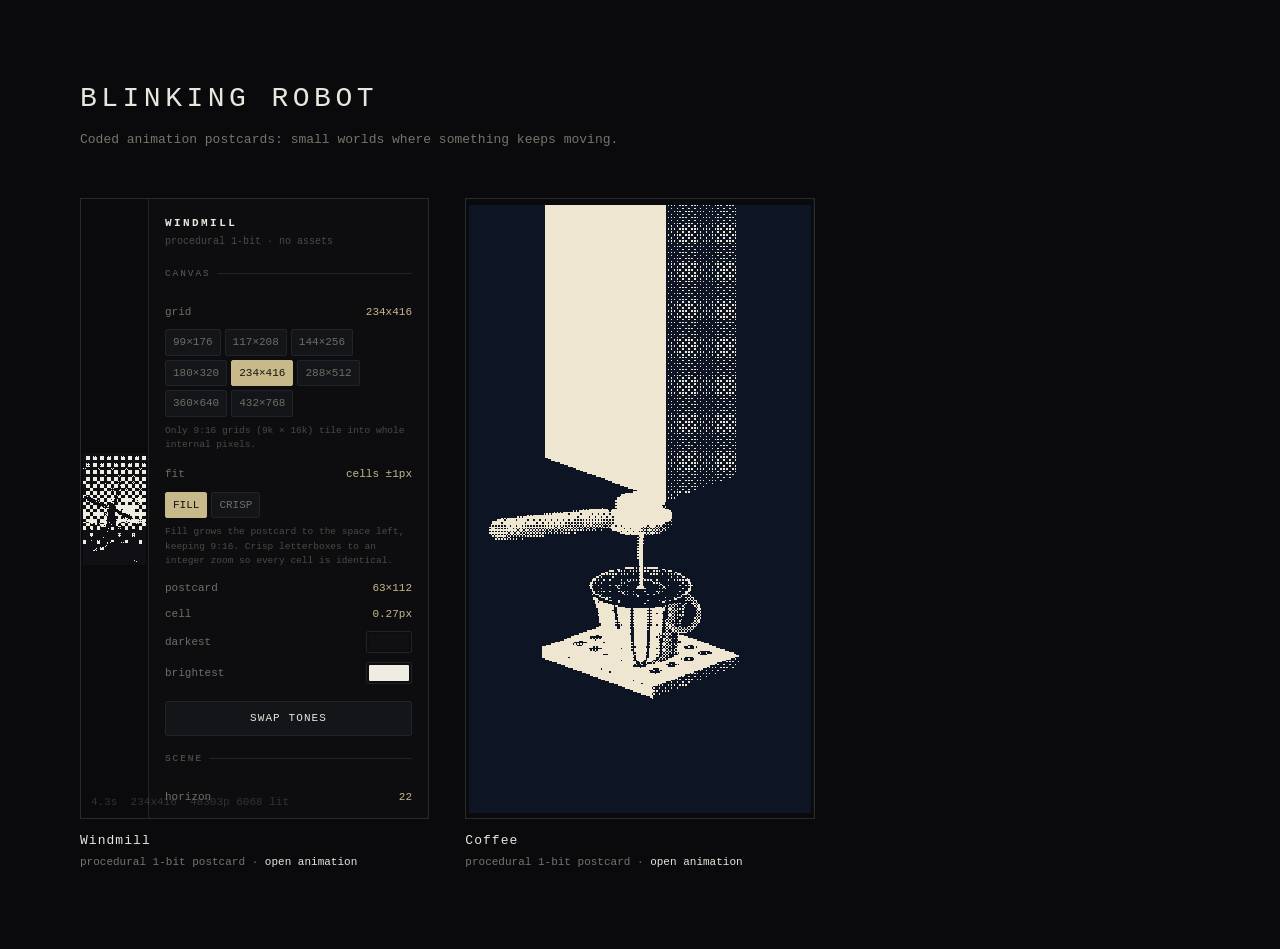
==== gallery/index.html @ 26a3626f "Add coffee postcard and establish portrait frame guidance" ====
<!doctype html>
<html lang="en">
<head>
  <meta charset="utf-8">
  <meta name="viewport" content="width=device-width, initial-scale=1">
  <title>Blinking Robot — postcards</title>
  <style>
    :root { color-scheme:dark; --bg:#0a0a0c; --ink:#e8e6df; --dim:#77746c; --line:#292a30; --accent:#c8b98a; }
    * { box-sizing:border-box; }
    body { margin:0; min-height:100vh; background:var(--bg); color:var(--dim); font:13px/1.6 ui-monospace,SFMono-Regular,Menlo,monospace; padding:clamp(24px,6vw,80px); }
    main { max-width:1120px; margin:auto; }
    h1 { color:var(--ink); font-size:clamp(18px,3vw,28px); letter-spacing:.16em; font-weight:500; margin:0; }
    .intro { max-width:620px; margin:8px 0 48px; }
    .grid { display:grid; grid-template-columns:repeat(auto-fit,minmax(min(100%,280px),1fr)); gap:clamp(20px,3vw,36px); }
    .card { min-width:0; }
    .preview { aspect-ratio:9 / 16; background:#111116; border:1px solid var(--line); overflow:hidden; }
    iframe { width:100%; height:100%; display:block; border:0; pointer-events:none; }
    .card h2 { margin:12px 0 2px; font-size:13px; font-weight:500; letter-spacing:.08em; }
    .card a { color:var(--ink); text-decoration:none; }
    .card a:hover { color:var(--accent); }
    .card p { margin:0; font-size:11px; color:var(--dim); }
    @media (min-width:980px) { .grid { grid-template-columns:repeat(3,minmax(0,1fr)); } }
  </style>
</head>
<body>
  <main>
    <h1>BLINKING ROBOT</h1>
    <p class="intro">Coded animation postcards: small worlds where something keeps moving.</p>
    <section class="grid" id="gallery" aria-label="Postcards"></section>
  </main>
  <script>
    const POSTCARDS = [
      { title:'Windmill', description:'procedural 1-bit postcard', src:'postcards/windmill/index.html' },
      { title:'Coffee', description:'procedural 1-bit postcard', src:'postcards/coffee/index.html' }
    ];
    const gallery = document.getElementById('gallery');
    for (const postcard of POSTCARDS) {
      const card = document.createElement('article');
      card.className = 'card';
      card.innerHTML = `<div class="preview"><iframe title="${postcard.title} preview" src="${postcard.src}" loading="lazy" tabindex="-1"></iframe></div><h2><a href="${postcard.src}">${postcard.title}</a></h2><p>${postcard.description} · <a href="${postcard.src}">open animation</a></p>`;
      gallery.appendChild(card);
    }
    const observer = new IntersectionObserver(entries => {
      for (const entry of entries) {
        const frame = entry.target.querySelector('iframe');
        frame.contentWindow?.postMessage({ type:'blinking-robot:preview-pause', paused:!entry.isIntersecting }, '*');
      }
    }, { rootMargin:'50% 0px' });
    document.querySelectorAll('.card').forEach(card => observer.observe(card));
  </script>
</body>
</html>
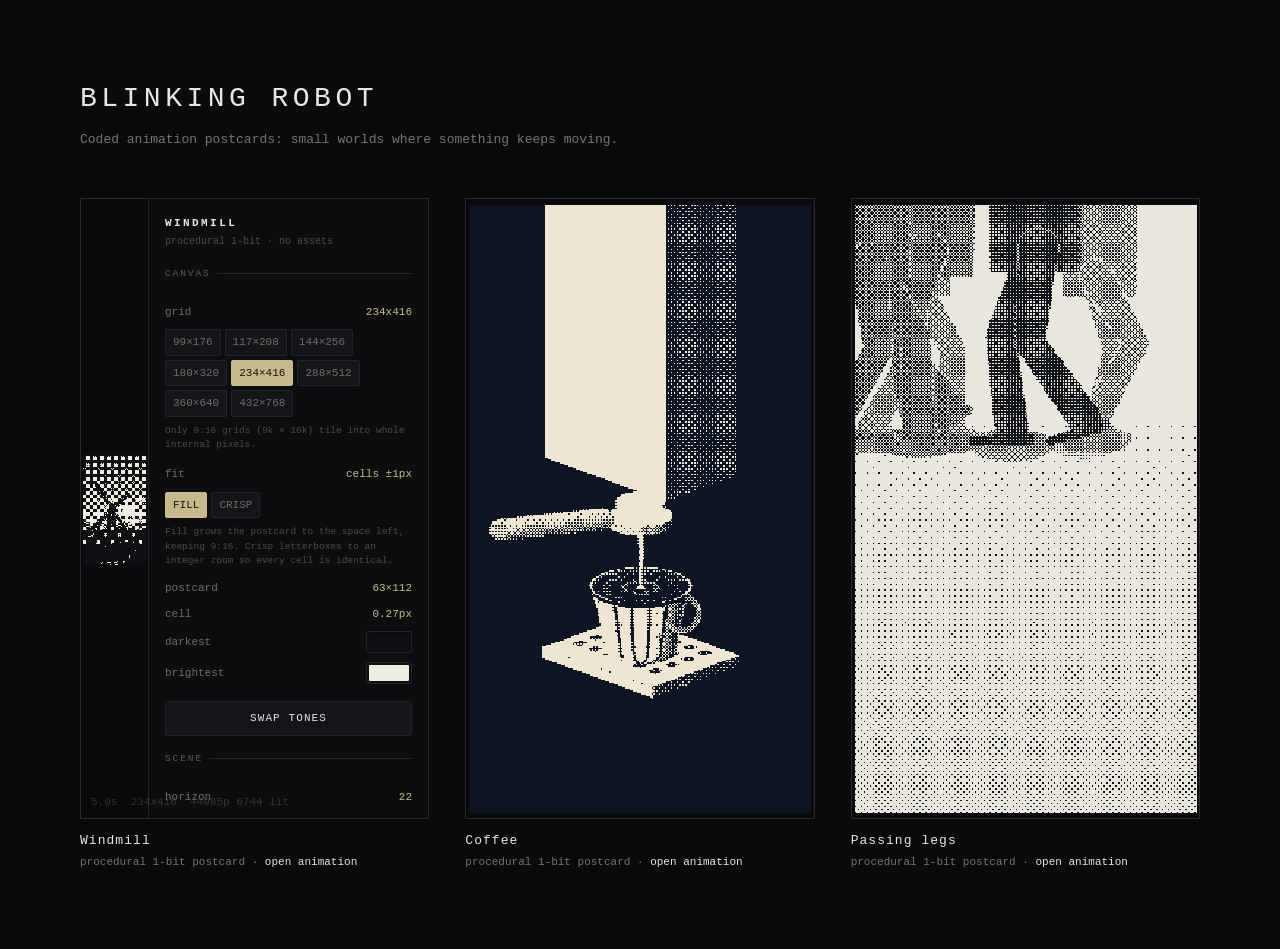
==== commit 1019c51e: "Add passing legs postcard to gallery" ====
--- a/gallery/index.html
+++ b/gallery/index.html
@@ -31,7 +31,8 @@
   <script>
     const POSTCARDS = [
       { title:'Windmill', description:'procedural 1-bit postcard', src:'postcards/windmill/index.html' },
-      { title:'Coffee', description:'procedural 1-bit postcard', src:'postcards/coffee/index.html' }
+      { title:'Coffee', description:'procedural 1-bit postcard', src:'postcards/coffee/index.html' },
+      { title:'Passing legs', description:'procedural 1-bit postcard', src:'postcards/passing-legs/index.html' }
     ];
     const gallery = document.getElementById('gallery');
     for (const postcard of POSTCARDS) {
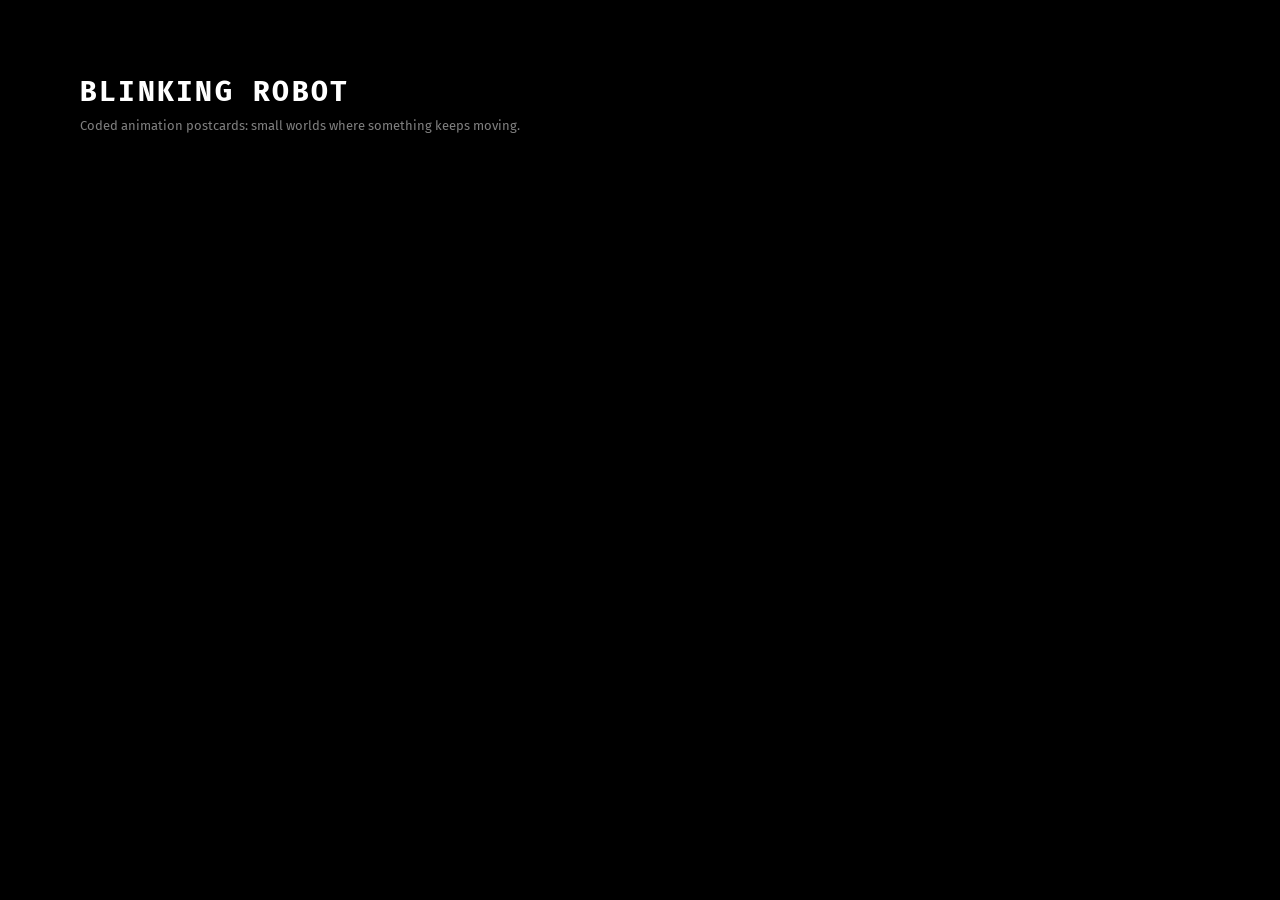
==== commit 2a9b18da: "Add published postcard metadata and hover gallery writing" ====
--- a/gallery/index.html
+++ b/gallery/index.html
@@ -4,17 +4,22 @@
   <meta charset="utf-8">
   <meta name="viewport" content="width=device-width, initial-scale=1">
   <title>Blinking Robot — postcards</title>
+  <link rel="stylesheet" href="shared/controls-theme.css">
   <style>
-    :root { color-scheme:dark; --bg:#0a0a0c; --ink:#e8e6df; --dim:#77746c; --line:#292a30; --accent:#c8b98a; }
+    :root { color-scheme:dark; --bg:var(--pc-black); --ink:var(--pc-white); --dim:var(--pc-white-50); --line:var(--pc-white-15); --accent:var(--pc-accent); }
     * { box-sizing:border-box; }
-    body { margin:0; min-height:100vh; background:var(--bg); color:var(--dim); font:13px/1.6 ui-monospace,SFMono-Regular,Menlo,monospace; padding:clamp(24px,6vw,80px); }
+    body { margin:0; min-height:100vh; background:var(--bg); color:var(--dim); font:13px/1.6 var(--pc-font-sans); padding:clamp(24px,6vw,80px); }
     main { max-width:1120px; margin:auto; }
-    h1 { color:var(--ink); font-size:clamp(18px,3vw,28px); letter-spacing:.16em; font-weight:500; margin:0; }
+    h1 { color:var(--ink); font:700 clamp(18px,3vw,28px)/1.1 var(--pc-font-mono); letter-spacing:.08em; margin:0; }
     .intro { max-width:620px; margin:8px 0 48px; }
     .grid { display:grid; grid-template-columns:repeat(auto-fit,minmax(min(100%,280px),1fr)); gap:clamp(20px,3vw,36px); }
     .card { min-width:0; }
-    .preview { aspect-ratio:9 / 16; background:#111116; border:1px solid var(--line); overflow:hidden; }
+    .preview { position:relative; display:block; aspect-ratio:9 / 16; background:#111116; border:1px solid var(--line); overflow:hidden; }
     iframe { width:100%; height:100%; display:block; border:0; pointer-events:none; }
+    .gallery-overlay { position:absolute; inset:0; z-index:1; display:flex; align-items:flex-end; padding:clamp(16px,7%,28px); background:var(--pc-white); color:var(--pc-black); opacity:0; text-decoration:none; transition:opacity .12s linear; }
+    .preview:hover .gallery-overlay, .preview:focus-within .gallery-overlay { opacity:1; }
+    .gallery-copy { width:100%; font:400 clamp(14px,1.7vw,19px)/1.35 var(--pc-font-mono); letter-spacing:-.04em; background:conic-gradient(#000 25%,#242424 0 50%,#000 0 75%,#242424 0) 0 0/2px 2px; color:transparent; -webkit-background-clip:text; background-clip:text; }
+    .gallery-copy p { margin:0 0 .8em; }.gallery-copy p:last-child { margin-bottom:0; }.gallery-copy strong { font-weight:700; }.gallery-copy em { font-style:italic; }
     .card h2 { margin:12px 0 2px; font-size:13px; font-weight:500; letter-spacing:.08em; }
     .card a { color:var(--ink); text-decoration:none; }
     .card a:hover { color:var(--accent); }
@@ -30,15 +35,49 @@
   </main>
   <script>
     const POSTCARDS = [
-      { title:'Windmill', description:'procedural 1-bit postcard', src:'postcards/windmill/index.html' },
-      { title:'Coffee', description:'procedural 1-bit postcard', src:'postcards/coffee/index.html' },
-      { title:'Passing legs', description:'procedural 1-bit postcard', src:'postcards/passing-legs/index.html' }
+      { title:'Windmill', description:'procedural 1-bit postcard', src:'postcards/windmill/index.html', metadata:'postcards/windmill/values.json', select: values => values.postcard },
+      { title:'Coffee', description:'procedural 1-bit postcard', src:'postcards/coffee/index.html', metadata:'postcards/coffee/gallery.json' },
+      { title:'Passing legs', description:'procedural 1-bit postcard', src:'postcards/passing-legs/index.html', metadata:'postcards/passing-legs/gallery.json' }
     ];
     const gallery = document.getElementById('gallery');
-    for (const postcard of POSTCARDS) {
+    const safeGalleryText = value => {
+      const template = document.createElement('template');
+      template.innerHTML = String(value || '');
+      const escape = text => text.replaceAll('&', '&amp;').replaceAll('<', '&lt;').replaceAll('>', '&gt;');
+      const children = node => [...node.childNodes].map(clean).join('');
+      const clean = node => {
+        if (node.nodeType === Node.TEXT_NODE) return escape(node.textContent);
+        if (node.nodeType !== Node.ELEMENT_NODE) return '';
+        const tag = node.tagName.toLowerCase(), content = children(node);
+        if (tag === 'br') return '<br>';
+        if (tag === 'strong' || tag === 'b') return `<strong>${content}</strong>`;
+        if (tag === 'em' || tag === 'i') return `<em>${content}</em>`;
+        if (tag === 'p' || tag === 'div') return `<p>${content}</p>`;
+        return content;
+      };
+      return children(template.content);
+    };
+    const records = await Promise.all(POSTCARDS.map(async postcard => {
+      try {
+        const values = await fetch(postcard.metadata, { cache:'no-store' }).then(response => {
+          if (!response.ok) throw new Error('metadata unavailable');
+          return response.json();
+        });
+        return { postcard, metadata: postcard.select ? postcard.select(values) : values };
+      } catch (_) { return { postcard, metadata: { published:false } }; }
+    }));
+    for (const { postcard, metadata } of records) {
+      if (!metadata?.published) continue;
       const card = document.createElement('article');
       card.className = 'card';
-      card.innerHTML = `<div class="preview"><iframe title="${postcard.title} preview" src="${postcard.src}" loading="lazy" tabindex="-1"></iframe></div><h2><a href="${postcard.src}">${postcard.title}</a></h2><p>${postcard.description} · <a href="${postcard.src}">open animation</a></p>`;
+      const preview = document.createElement('div'); preview.className = 'preview';
+      const frame = document.createElement('iframe'); frame.title = `${postcard.title} preview`; frame.src = postcard.src; frame.loading = 'lazy'; frame.tabIndex = -1;
+      const overlay = document.createElement('a'); overlay.className = 'gallery-overlay'; overlay.href = postcard.src; overlay.setAttribute('aria-label', `Open ${postcard.title}`);
+      const copy = document.createElement('div'); copy.className = 'gallery-copy'; copy.innerHTML = safeGalleryText(metadata.galleryText);
+      overlay.append(copy); preview.append(frame, overlay);
+      const heading = document.createElement('h2'), title = document.createElement('a'); title.href = postcard.src; title.textContent = postcard.title; heading.append(title);
+      const description = document.createElement('p'); description.append(document.createTextNode(`${postcard.description} · `)); const open = document.createElement('a'); open.href = postcard.src; open.textContent = 'open animation'; description.append(open);
+      card.append(preview, heading, description);
       gallery.appendChild(card);
     }
     const observer = new IntersectionObserver(entries => {
--- a/gallery/shared/controls-theme.css
+++ b/gallery/shared/controls-theme.css
@@ -0,0 +1,6 @@
+@font-face{font-family:"Fira Mono";font-style:normal;font-weight:400;font-display:swap;src:url("./fonts/fira-mono-regular.ttf") format("truetype")}@font-face{font-family:"Fira Mono";font-style:normal;font-weight:500;font-display:swap;src:url("./fonts/fira-mono-medium.ttf") format("truetype")}@font-face{font-family:"Fira Mono";font-style:normal;font-weight:700;font-display:swap;src:url("./fonts/fira-mono-bold.ttf") format("truetype")}@font-face{font-family:"Fira Sans";font-style:normal;font-weight:400;font-display:swap;src:url("./fonts/fira-sans-regular.ttf") format("truetype")}@font-face{font-family:"Fira Sans";font-style:normal;font-weight:500;font-display:swap;src:url("./fonts/fira-sans-medium.ttf") format("truetype")}
+
+:root{--pc-black:#000;--pc-white:#fff;--pc-white-80:rgba(255,255,255,.8);--pc-white-50:rgba(255,255,255,.5);--pc-white-15:rgba(255,255,255,.15);--pc-white-08:rgba(255,255,255,.08);--pc-accent:#c5e714;--pc-border:1px;--pc-scrollbar:8px;--pc-space-1:4px;--pc-space-2:8px;--pc-space-3:12px;--pc-space-4:16px;--pc-font-sans:"Fira Sans",Arial,sans-serif;--pc-font-mono:"Fira Mono","SFMono-Regular",monospace;--pc-panel-width:300px}
+
+html,body{margin:0;width:100%;height:100%;background:var(--pc-black);color:var(--pc-white);font:12px/1.35 var(--pc-font-sans)}
+.postcard-load{position:fixed;inset:0;z-index:20;display:flex;align-items:center;justify-content:center;background:var(--pc-black);color:var(--pc-white-50);font:400 12px/1.2 var(--pc-font-mono);letter-spacing:.04em;text-transform:uppercase}
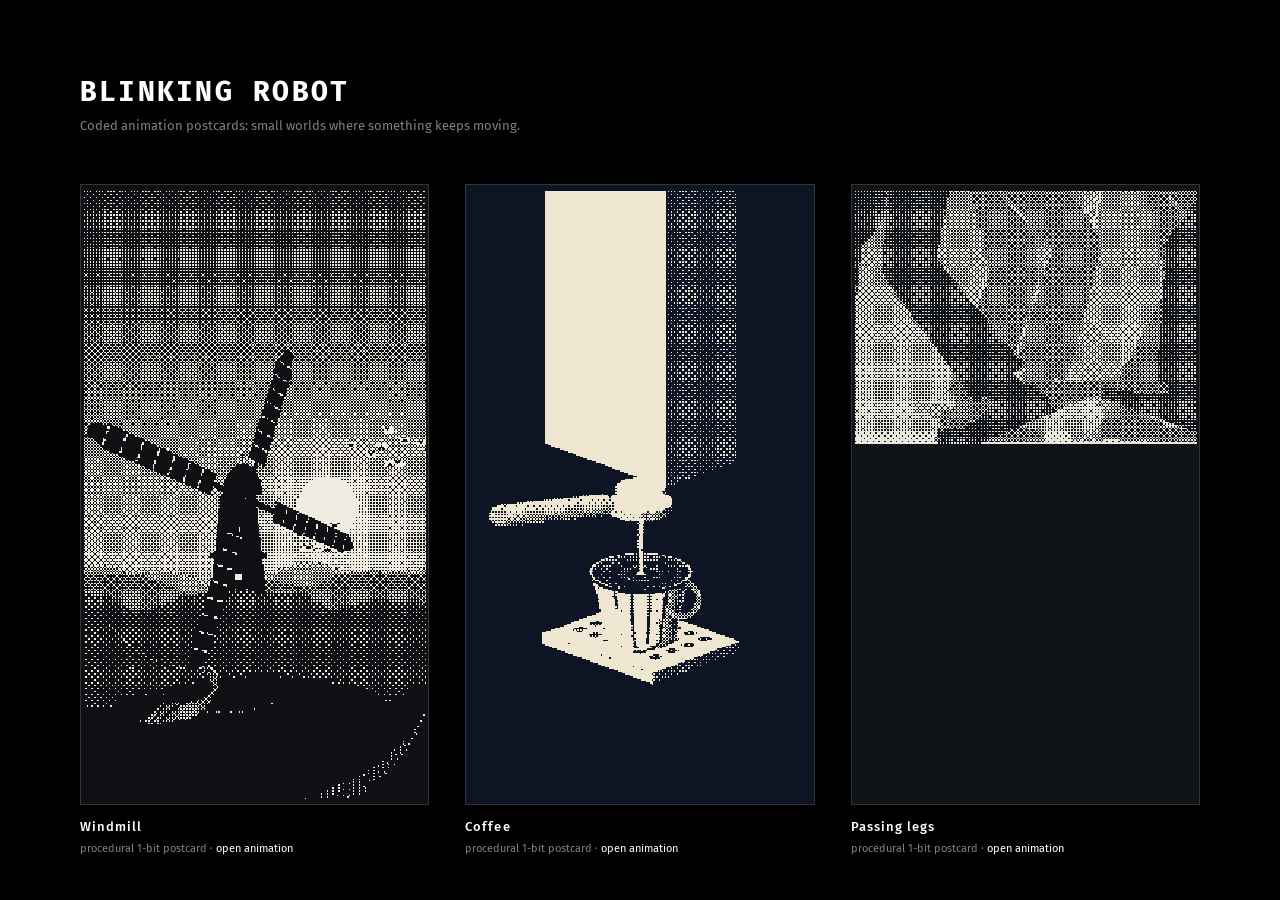
==== commit df3bf6d0: "Preserve gallery hover text formatting" ====
--- a/gallery/index.html
+++ b/gallery/index.html
@@ -18,7 +18,7 @@
     iframe { width:100%; height:100%; display:block; border:0; pointer-events:none; }
     .gallery-overlay { position:absolute; inset:0; z-index:1; display:flex; align-items:flex-end; padding:clamp(16px,7%,28px); background:var(--pc-white); color:var(--pc-black); opacity:0; text-decoration:none; transition:opacity .12s linear; }
     .preview:hover .gallery-overlay, .preview:focus-within .gallery-overlay { opacity:1; }
-    .gallery-copy { width:100%; font:400 clamp(14px,1.7vw,19px)/1.35 var(--pc-font-mono); letter-spacing:-.04em; background:conic-gradient(#000 25%,#242424 0 50%,#000 0 75%,#242424 0) 0 0/2px 2px; color:transparent; -webkit-background-clip:text; background-clip:text; }
+    .gallery-copy { width:100%; font:400 clamp(14px,1.7vw,19px)/1.35 var(--pc-font-mono); letter-spacing:-.04em; white-space:pre-wrap; tab-size:2; background:conic-gradient(#000 25%,#242424 0 50%,#000 0 75%,#242424 0) 0 0/2px 2px; color:transparent; -webkit-background-clip:text; background-clip:text; }
     .gallery-copy p { margin:0 0 .8em; }.gallery-copy p:last-child { margin-bottom:0; }.gallery-copy strong { font-weight:700; }.gallery-copy em { font-style:italic; }
     .card h2 { margin:12px 0 2px; font-size:13px; font-weight:500; letter-spacing:.08em; }
     .card a { color:var(--ink); text-decoration:none; }
@@ -33,7 +33,7 @@
     <p class="intro">Coded animation postcards: small worlds where something keeps moving.</p>
     <section class="grid" id="gallery" aria-label="Postcards"></section>
   </main>
-  <script>
+  <script type="module">
     const POSTCARDS = [
       { title:'Windmill', description:'procedural 1-bit postcard', src:'postcards/windmill/index.html', metadata:'postcards/windmill/values.json', select: values => values.postcard },
       { title:'Coffee', description:'procedural 1-bit postcard', src:'postcards/coffee/index.html', metadata:'postcards/coffee/gallery.json' },
@@ -72,9 +72,13 @@
       card.className = 'card';
       const preview = document.createElement('div'); preview.className = 'preview';
       const frame = document.createElement('iframe'); frame.title = `${postcard.title} preview`; frame.src = postcard.src; frame.loading = 'lazy'; frame.tabIndex = -1;
-      const overlay = document.createElement('a'); overlay.className = 'gallery-overlay'; overlay.href = postcard.src; overlay.setAttribute('aria-label', `Open ${postcard.title}`);
-      const copy = document.createElement('div'); copy.className = 'gallery-copy'; copy.innerHTML = safeGalleryText(metadata.galleryText);
-      overlay.append(copy); preview.append(frame, overlay);
+      preview.append(frame);
+      const galleryText = safeGalleryText(metadata.galleryText).replace(/<[^>]+>/g, '').trim();
+      if (galleryText) {
+        const overlay = document.createElement('a'); overlay.className = 'gallery-overlay'; overlay.href = postcard.src; overlay.setAttribute('aria-label', `Open ${postcard.title}`);
+        const copy = document.createElement('div'); copy.className = 'gallery-copy'; copy.innerHTML = safeGalleryText(metadata.galleryText);
+        overlay.append(copy); preview.append(overlay);
+      }
       const heading = document.createElement('h2'), title = document.createElement('a'); title.href = postcard.src; title.textContent = postcard.title; heading.append(title);
       const description = document.createElement('p'); description.append(document.createTextNode(`${postcard.description} · `)); const open = document.createElement('a'); open.href = postcard.src; open.textContent = 'open animation'; description.append(open);
       card.append(preview, heading, description);
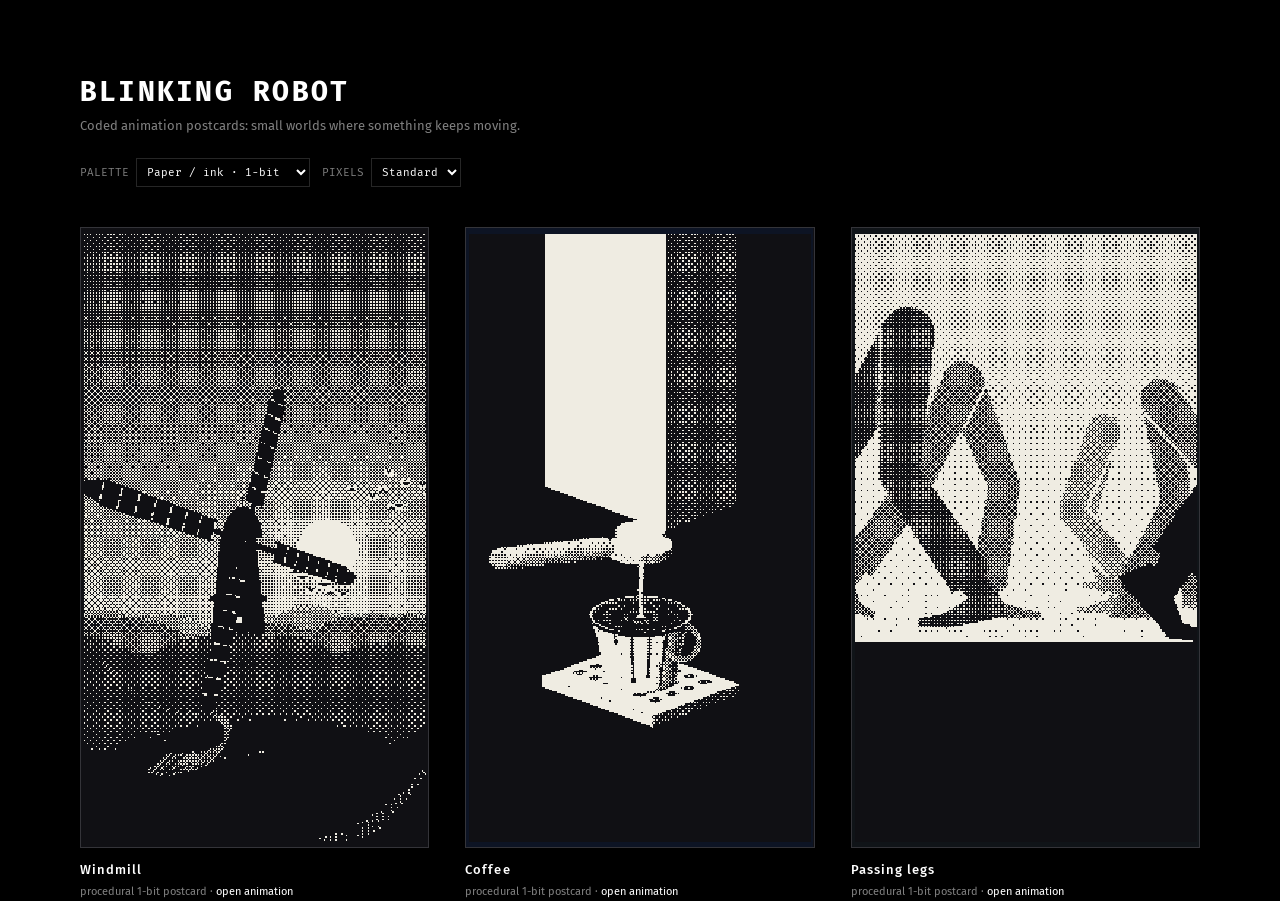
==== commit a7d8b20e: "Add shared rendering presets and palette modes" ====
--- a/gallery/index.html
+++ b/gallery/index.html
@@ -11,7 +11,9 @@
     body { margin:0; min-height:100vh; background:var(--bg); color:var(--dim); font:13px/1.6 var(--pc-font-sans); padding:clamp(24px,6vw,80px); }
     main { max-width:1120px; margin:auto; }
     h1 { color:var(--ink); font:700 clamp(18px,3vw,28px)/1.1 var(--pc-font-mono); letter-spacing:.08em; margin:0; }
-    .intro { max-width:620px; margin:8px 0 48px; }
+    .intro { max-width:620px; margin:8px 0 22px; }
+    .render-picker { display:flex; flex-wrap:wrap; gap:12px; align-items:center; margin:0 0 40px; color:var(--dim); font:11px var(--pc-font-mono); }
+    .render-picker label { display:flex; align-items:center; gap:7px; }.render-picker select { max-width:180px; color:var(--ink); border:1px solid var(--line); background:transparent; padding:6px; font:inherit; }.render-picker select:focus { outline:1px solid var(--accent); }
     .grid { display:grid; grid-template-columns:repeat(auto-fit,minmax(min(100%,280px),1fr)); gap:clamp(20px,3vw,36px); }
     .card { min-width:0; }
     .preview { position:relative; display:block; aspect-ratio:9 / 16; background:#111116; border:1px solid var(--line); overflow:hidden; }
@@ -31,15 +33,32 @@
   <main>
     <h1>BLINKING ROBOT</h1>
     <p class="intro">Coded animation postcards: small worlds where something keeps moving.</p>
+    <form class="render-picker" aria-label="Preview rendering settings">
+      <label>PALETTE <select id="palette-picker"></select></label>
+      <label>PIXELS <select id="pixel-picker"></select></label>
+    </form>
     <section class="grid" id="gallery" aria-label="Postcards"></section>
   </main>
   <script type="module">
+    import { loadRenderSettings, selectedSettings, paletteLabel } from './shared/render-settings.js';
     const POSTCARDS = [
       { title:'Windmill', description:'procedural 1-bit postcard', src:'postcards/windmill/index.html', metadata:'postcards/windmill/values.json', select: values => values.postcard },
       { title:'Coffee', description:'procedural 1-bit postcard', src:'postcards/coffee/index.html', metadata:'postcards/coffee/gallery.json' },
       { title:'Passing legs', description:'procedural 1-bit postcard', src:'postcards/passing-legs/index.html', metadata:'postcards/passing-legs/gallery.json' }
     ];
     const gallery = document.getElementById('gallery');
+    const settings = await loadRenderSettings();
+    const palettePicker = document.getElementById('palette-picker');
+    const pixelPicker = document.getElementById('pixel-picker');
+    const visitorPalettes = settings.palettes.filter(palette => palette.visitorExposed);
+    const visitorPixels = settings.pixelPresets.filter(preset => preset.visitorExposed);
+    const selection = { ...selectedSettings(settings).selection };
+    for (const palette of visitorPalettes) palettePicker.append(Object.assign(document.createElement('option'), { value:palette.id, textContent:paletteLabel(palette) }));
+    for (const preset of visitorPixels) pixelPicker.append(Object.assign(document.createElement('option'), { value:preset.id, textContent:preset.name }));
+    palettePicker.value = selection.palette; pixelPicker.value = selection.pixelPreset;
+    const sendSelection = frame => frame.contentWindow?.postMessage({ type:'blinking-robot:render-settings', selection }, '*');
+    palettePicker.addEventListener('change', () => { selection.palette=palettePicker.value; document.querySelectorAll('.preview iframe').forEach(sendSelection); });
+    pixelPicker.addEventListener('change', () => { selection.pixelPreset=pixelPicker.value; document.querySelectorAll('.preview iframe').forEach(sendSelection); });
     const safeGalleryText = value => {
       const template = document.createElement('template');
       template.innerHTML = String(value || '');
@@ -72,7 +91,7 @@
       card.className = 'card';
       const preview = document.createElement('div'); preview.className = 'preview';
       const frame = document.createElement('iframe'); frame.title = `${postcard.title} preview`; frame.src = postcard.src; frame.loading = 'lazy'; frame.tabIndex = -1;
-      preview.append(frame);
+      frame.addEventListener('load', () => sendSelection(frame)); preview.append(frame);
       const galleryText = safeGalleryText(metadata.galleryText).replace(/<[^>]+>/g, '').trim();
       if (galleryText) {
         const overlay = document.createElement('a'); overlay.className = 'gallery-overlay'; overlay.href = postcard.src; overlay.setAttribute('aria-label', `Open ${postcard.title}`);
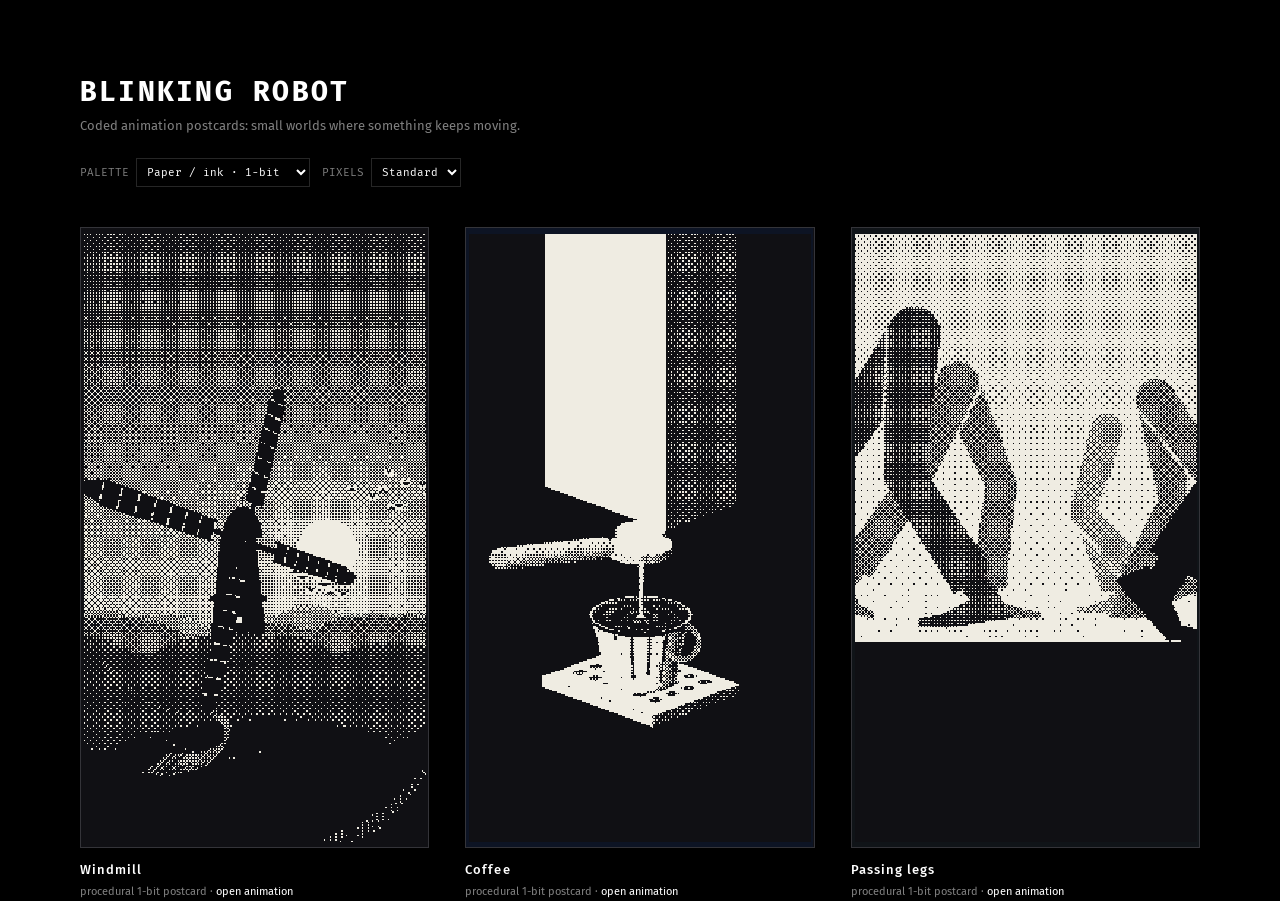
==== commit 88368107: "Repair global render authoring and palette modes" ====
--- a/gallery/index.html
+++ b/gallery/index.html
@@ -56,7 +56,12 @@
     for (const palette of visitorPalettes) palettePicker.append(Object.assign(document.createElement('option'), { value:palette.id, textContent:paletteLabel(palette) }));
     for (const preset of visitorPixels) pixelPicker.append(Object.assign(document.createElement('option'), { value:preset.id, textContent:preset.name }));
     palettePicker.value = selection.palette; pixelPicker.value = selection.pixelPreset;
-    const sendSelection = frame => frame.contentWindow?.postMessage({ type:'blinking-robot:render-settings', selection }, '*');
+    const sendSelection = frame => frame?.contentWindow?.postMessage({ type:'blinking-robot:render-settings', selection }, '*');
+    addEventListener('message', event => {
+      if (event.data?.type !== 'blinking-robot:render-ready') return;
+      const frame = [...document.querySelectorAll('.preview iframe')].find(item => item.contentWindow === event.source);
+      sendSelection(frame);
+    });
     palettePicker.addEventListener('change', () => { selection.palette=palettePicker.value; document.querySelectorAll('.preview iframe').forEach(sendSelection); });
     pixelPicker.addEventListener('change', () => { selection.pixelPreset=pixelPicker.value; document.querySelectorAll('.preview iframe').forEach(sendSelection); });
     const safeGalleryText = value => {
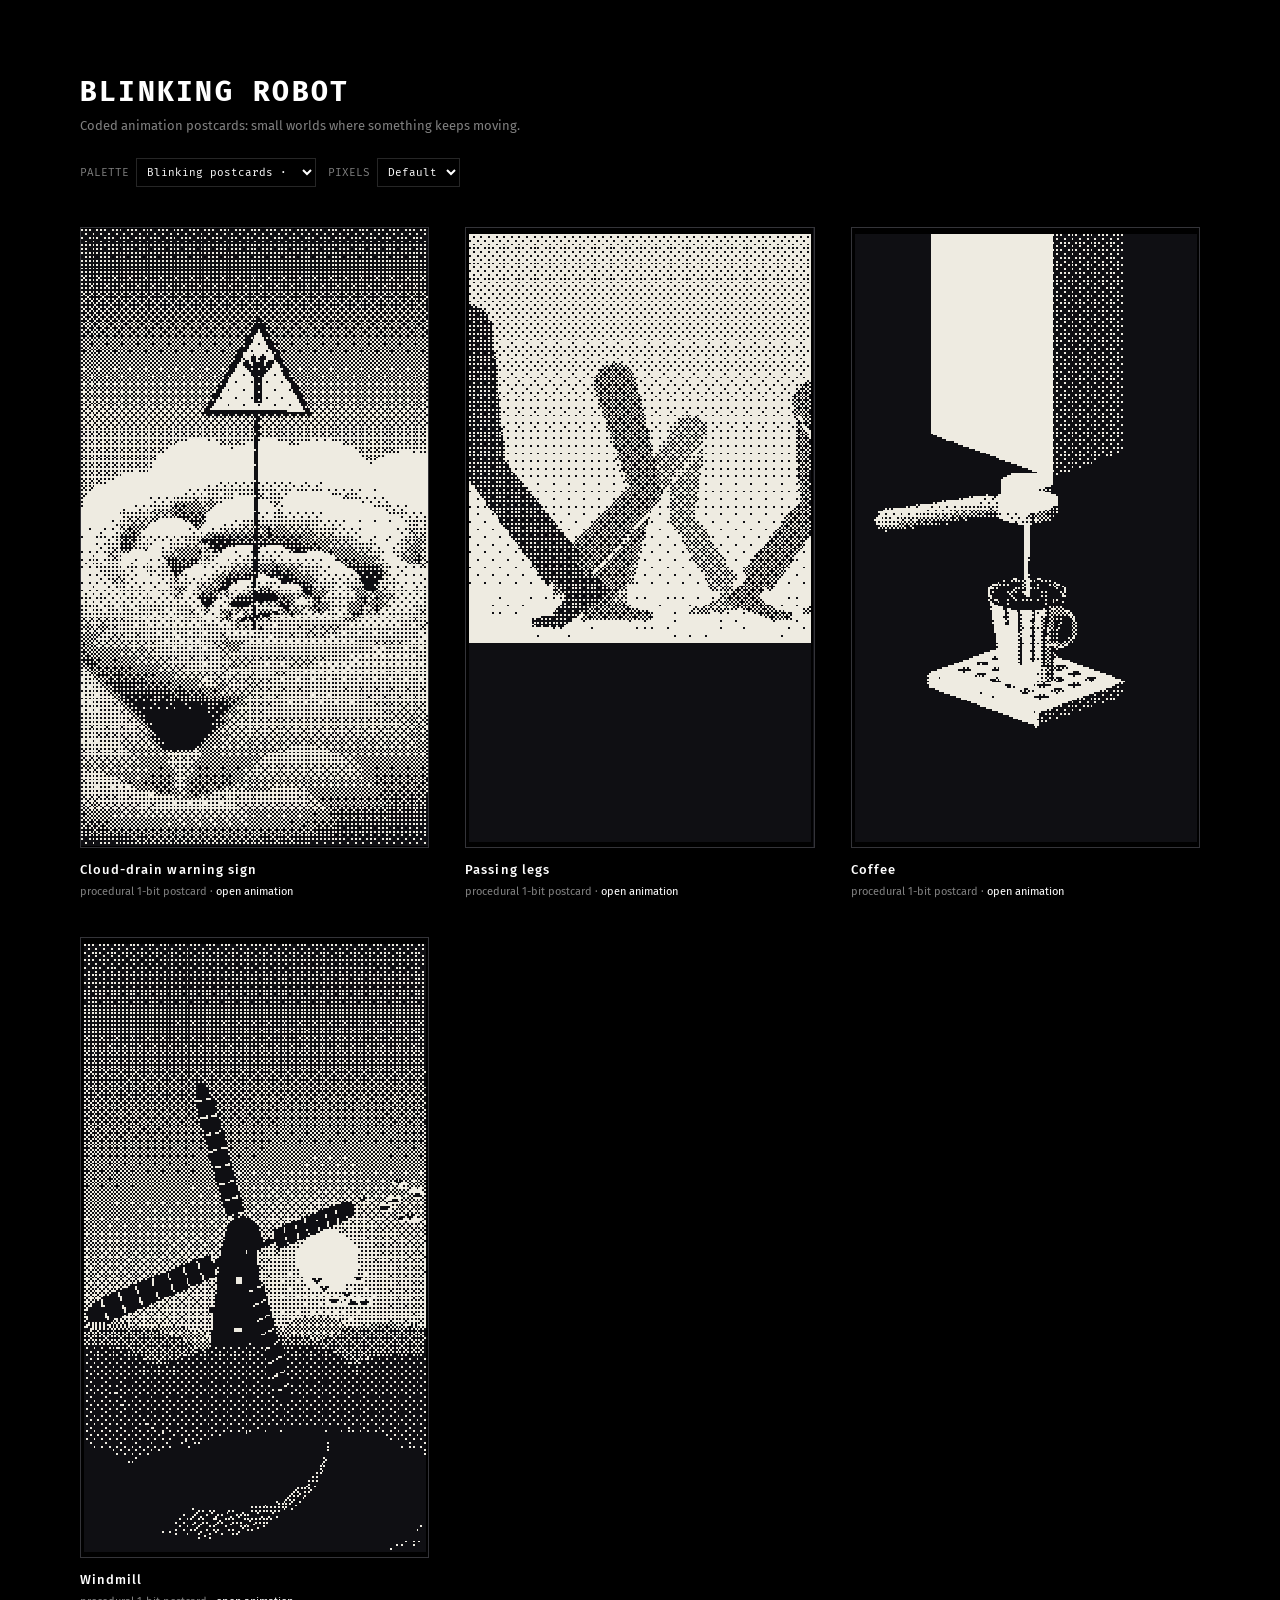
==== commit c7220827: "Refine cloud-drain postcard motion, controls, and palette rendering" ====
--- a/gallery/index.html
+++ b/gallery/index.html
@@ -42,9 +42,10 @@
   <script type="module">
     import { loadRenderSettings, selectedSettings, paletteLabel } from './shared/render-settings.js';
     const POSTCARDS = [
+      { title:'Cloud-drain warning sign', description:'procedural 1-bit postcard', src:'postcards/cloud-drain-warning-sign/index.html', metadata:'postcards/cloud-drain-warning-sign/gallery.json' },
+      { title:'Passing legs', description:'procedural 1-bit postcard', src:'postcards/passing-legs/index.html', metadata:'postcards/passing-legs/gallery.json' },
+      { title:'Coffee', description:'procedural 1-bit postcard', src:'postcards/coffee/index.html', metadata:'postcards/coffee/gallery.json' },
       { title:'Windmill', description:'procedural 1-bit postcard', src:'postcards/windmill/index.html', metadata:'postcards/windmill/values.json', select: values => values.postcard },
-      { title:'Coffee', description:'procedural 1-bit postcard', src:'postcards/coffee/index.html', metadata:'postcards/coffee/gallery.json' },
-      { title:'Passing legs', description:'procedural 1-bit postcard', src:'postcards/passing-legs/index.html', metadata:'postcards/passing-legs/gallery.json' }
     ];
     const gallery = document.getElementById('gallery');
     const settings = await loadRenderSettings();
--- a/gallery/shared/controls-theme.css
+++ b/gallery/shared/controls-theme.css
@@ -1,6 +1,6 @@
 @font-face{font-family:"Fira Mono";font-style:normal;font-weight:400;font-display:swap;src:url("./fonts/fira-mono-regular.ttf") format("truetype")}@font-face{font-family:"Fira Mono";font-style:normal;font-weight:500;font-display:swap;src:url("./fonts/fira-mono-medium.ttf") format("truetype")}@font-face{font-family:"Fira Mono";font-style:normal;font-weight:700;font-display:swap;src:url("./fonts/fira-mono-bold.ttf") format("truetype")}@font-face{font-family:"Fira Sans";font-style:normal;font-weight:400;font-display:swap;src:url("./fonts/fira-sans-regular.ttf") format("truetype")}@font-face{font-family:"Fira Sans";font-style:normal;font-weight:500;font-display:swap;src:url("./fonts/fira-sans-medium.ttf") format("truetype")}
 
-:root{--pc-black:#000;--pc-white:#fff;--pc-white-80:rgba(255,255,255,.8);--pc-white-50:rgba(255,255,255,.5);--pc-white-15:rgba(255,255,255,.15);--pc-white-08:rgba(255,255,255,.08);--pc-accent:#c5e714;--pc-border:1px;--pc-scrollbar:8px;--pc-space-1:4px;--pc-space-2:8px;--pc-space-3:12px;--pc-space-4:16px;--pc-font-sans:"Fira Sans",Arial,sans-serif;--pc-font-mono:"Fira Mono","SFMono-Regular",monospace;--pc-panel-width:300px}
+:root{--pc-black:#000;--pc-white:#fff;--pc-white-80:rgba(255,255,255,.8);--pc-white-50:rgba(255,255,255,.5);--pc-white-15:rgba(255,255,255,.15);--pc-white-08:rgba(255,255,255,.08);--pc-accent:#c5e714;--pc-default-dark:#374b6f;--pc-default-light:#efece2;--pc-border:1px;--pc-scrollbar:8px;--pc-space-1:4px;--pc-space-2:8px;--pc-space-3:12px;--pc-space-4:16px;--pc-font-sans:"Fira Sans",Arial,sans-serif;--pc-font-mono:"Fira Mono","SFMono-Regular",monospace;--pc-panel-width:300px}
 
 html,body{margin:0;width:100%;height:100%;background:var(--pc-black);color:var(--pc-white);font:12px/1.35 var(--pc-font-sans)}
-.postcard-load{position:fixed;inset:0;z-index:20;display:flex;align-items:center;justify-content:center;background:var(--pc-black);color:var(--pc-white-50);font:400 12px/1.2 var(--pc-font-mono);letter-spacing:.04em;text-transform:uppercase}
+.postcard-load{position:fixed;inset:0;z-index:20;display:flex;align-items:center;justify-content:center;background:var(--pc-default-dark);color:var(--pc-default-light);font:400 11px/1.2 var(--pc-font-mono);letter-spacing:.2em;text-transform:uppercase}
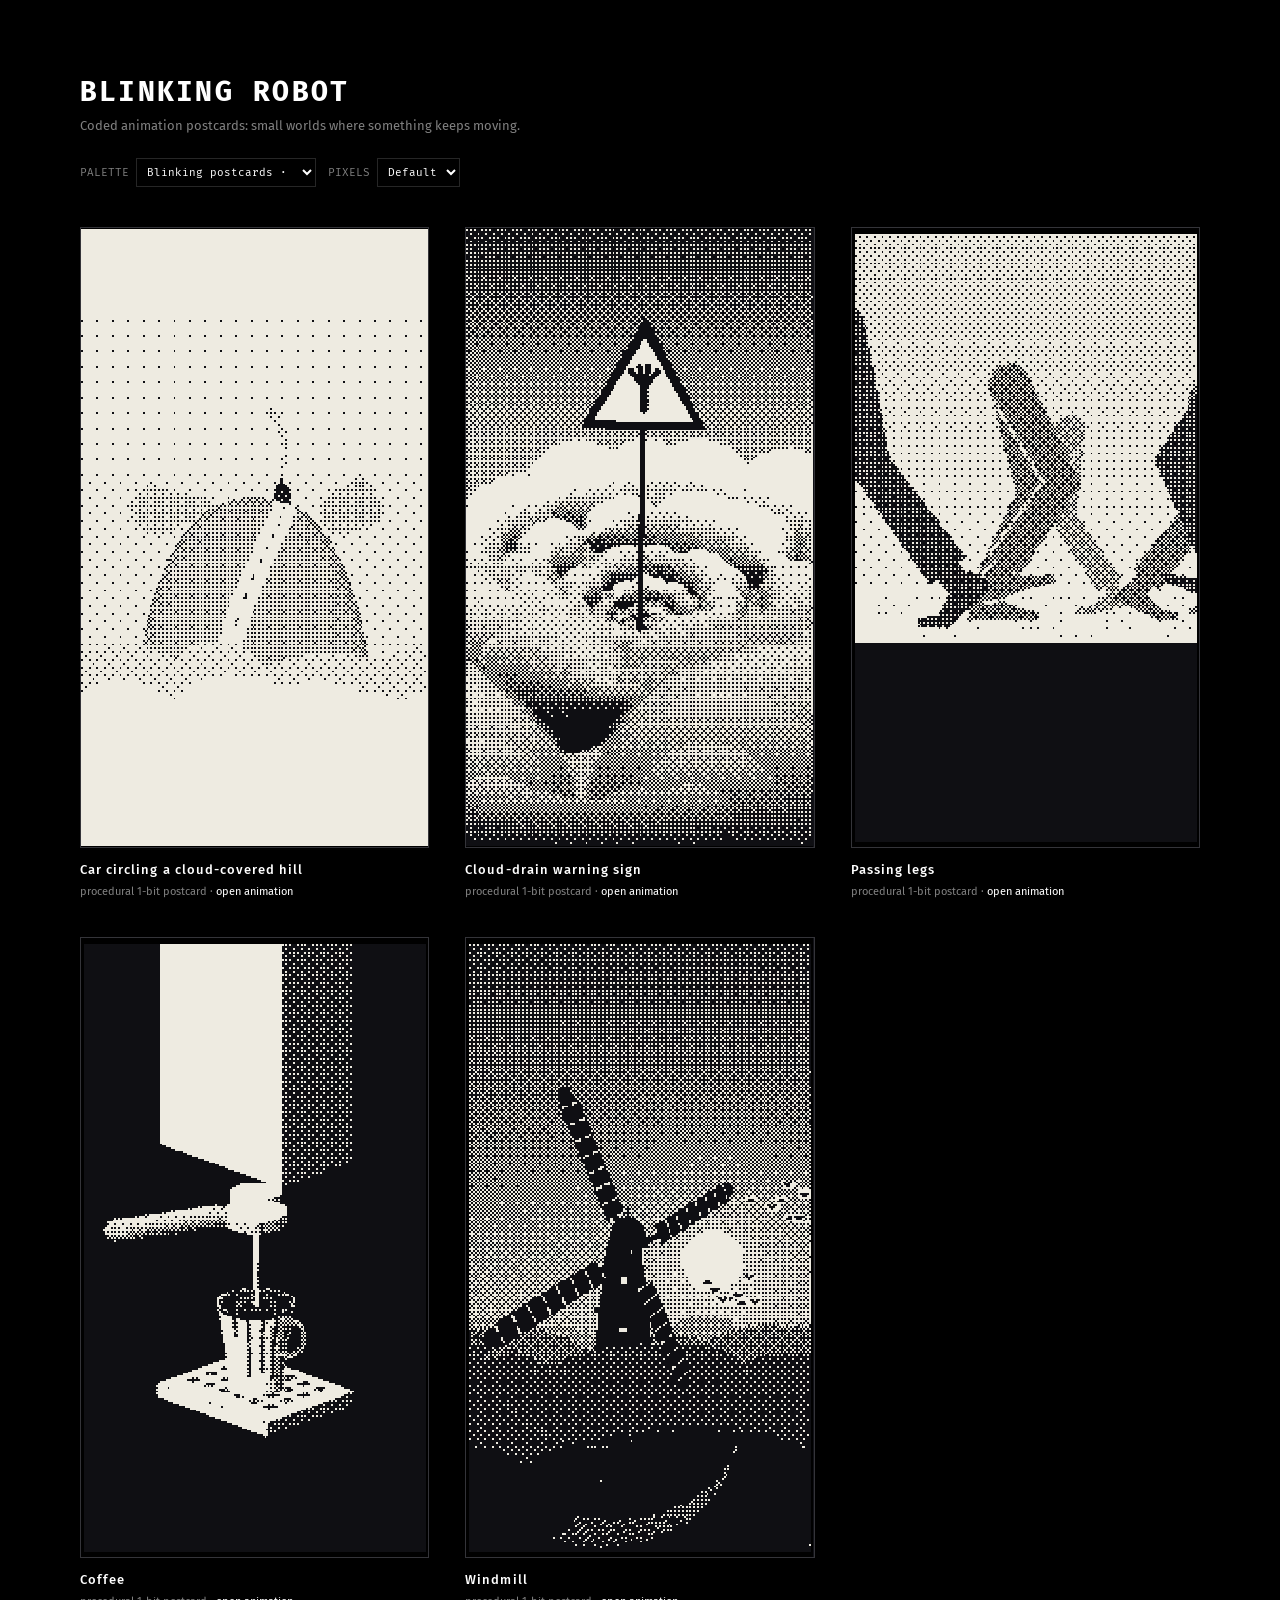
==== commit 6ff26b82: "Add car circling a cloud-covered hill postcard Ticket #23. A rounded hill between two cloud layers; " ====
--- a/gallery/index.html
+++ b/gallery/index.html
@@ -42,6 +42,7 @@
   <script type="module">
     import { loadRenderSettings, selectedSettings, paletteLabel } from './shared/render-settings.js';
     const POSTCARDS = [
+      { title:'Car circling a cloud-covered hill', description:'procedural 1-bit postcard', src:'postcards/car-circling-cloud-hill/index.html', metadata:'postcards/car-circling-cloud-hill/gallery.json' },
       { title:'Cloud-drain warning sign', description:'procedural 1-bit postcard', src:'postcards/cloud-drain-warning-sign/index.html', metadata:'postcards/cloud-drain-warning-sign/gallery.json' },
       { title:'Passing legs', description:'procedural 1-bit postcard', src:'postcards/passing-legs/index.html', metadata:'postcards/passing-legs/gallery.json' },
       { title:'Coffee', description:'procedural 1-bit postcard', src:'postcards/coffee/index.html', metadata:'postcards/coffee/gallery.json' },
